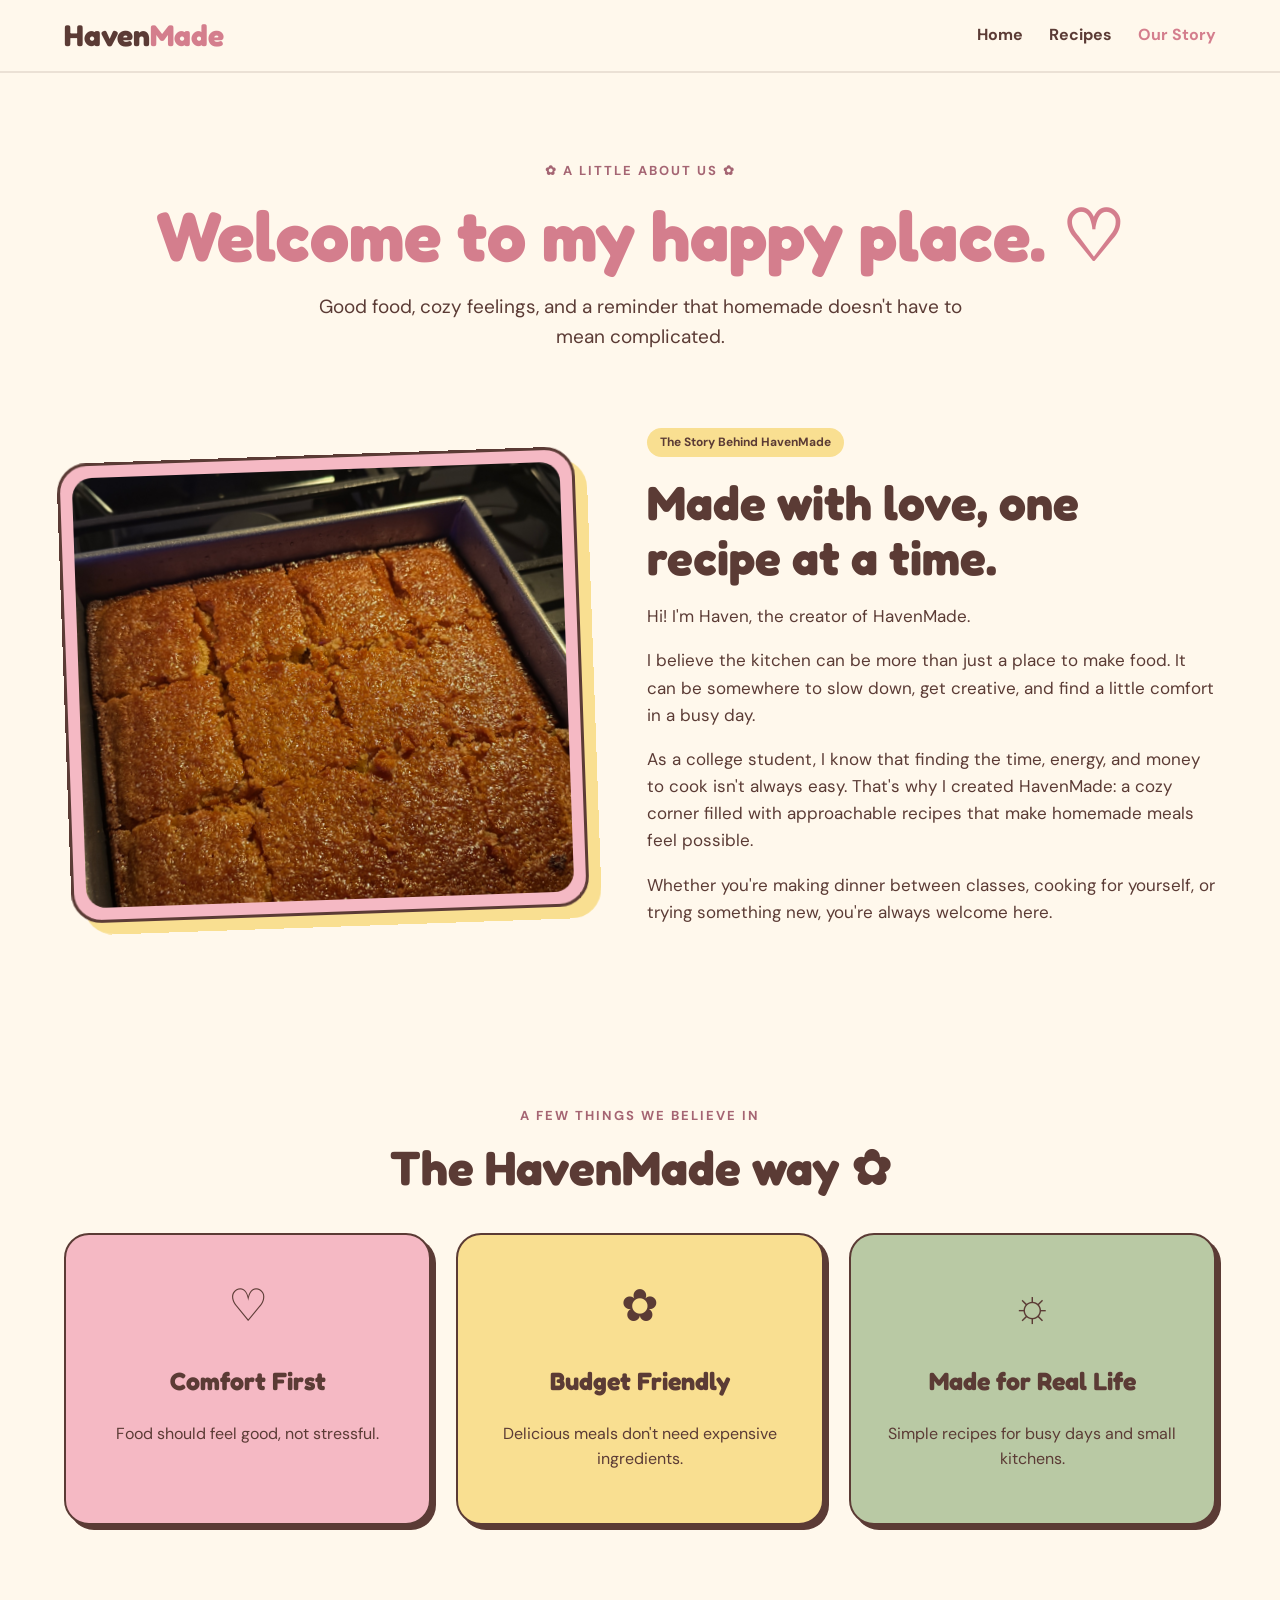
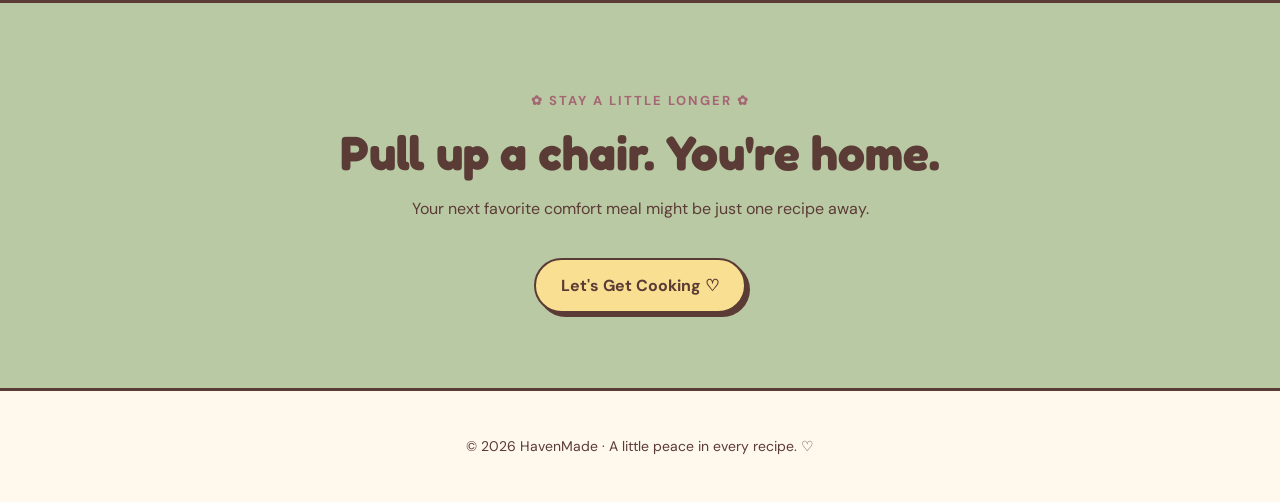
==== about.html @ b6e62079 "Add Our Story page with responsive styling 3." ====
<!doctype html>
<html lang="en">
  <head>
    <meta charset="UTF-8" />
    <meta name="viewport" content="width=device-width, initial-scale=1.0" />
    <meta
      name="description"
      content="Learn about HavenMade, a cozy recipe space for easy, affordable homemade meals." />
    <title>Our Story | HavenMade</title>
    <link rel="stylesheet" href="css/style.css" />
  </head>
  <body>
    <header class="site-header">
      <nav class="navbar" aria-label="Main navigation">
        <a class="logo" href="index.html">Haven<span>Made</span></a>

        <ul class="nav-links">
          <li><a href="index.html">Home</a></li>
          <li><a href="recipes.html">Recipes</a></li>
          <li><a href="about.html" aria-current="page">Our Story</a></li>
        </ul>
      </nav>
    </header>

    <main>
      <section class="about-hero section-container">
        <p class="eyebrow">✿ A little about us ✿</p>
        <h1>Welcome to my happy place. ♡</h1>
        <p class="about-subtitle">
          Good food, cozy feelings, and a reminder that homemade doesn't have to
          mean complicated.
        </p>
      </section>

      <section class="about-story section-container">
        <div class="about-story-image">
          <img
            src="images/cornbread.jpg"
            alt="Freshly baked homemade golden cornbread" />
        </div>

        <div class="about-story-text">
          <span class="recipe-tag">The Story Behind HavenMade</span>
          <h2>Made with love, one recipe at a time.</h2>

          <p>Hi! I'm Haven, the creator of HavenMade.</p>

          <p>
            I believe the kitchen can be more than just a place to make food. It
            can be somewhere to slow down, get creative, and find a little
            comfort in a busy day.
          </p>

          <p>
            As a college student, I know that finding the time, energy, and
            money to cook isn't always easy. That's why I created HavenMade: a
            cozy corner filled with approachable recipes that make homemade
            meals feel possible.
          </p>

          <p>
            Whether you're making dinner between classes, cooking for yourself,
            or trying something new, you're always welcome here.
          </p>
        </div>
      </section>

      <section class="about-values section-container">
        <div class="section-heading">
          <p class="eyebrow">A few things we believe in</p>
          <h2>The HavenMade way ✿</h2>
        </div>

        <div class="values-grid">
          <div class="value-card value-pink">
            <span class="value-icon" aria-hidden="true">♡</span>
            <h3>Comfort First</h3>
            <p>Food should feel good, not stressful.</p>
          </div>

          <div class="value-card value-yellow">
            <span class="value-icon" aria-hidden="true">✿</span>
            <h3>Budget Friendly</h3>
            <p>Delicious meals don't need expensive ingredients.</p>
          </div>

          <div class="value-card value-green">
            <span class="value-icon" aria-hidden="true">☼</span>
            <h3>Made for Real Life</h3>
            <p>Simple recipes for busy days and small kitchens.</p>
          </div>
        </div>
      </section>

      <section class="comfort-banner">
        <div class="section-container">
          <p class="eyebrow">✿ Stay a little longer ✿</p>
          <h2>Pull up a chair. You're home.</h2>
          <p>Your next favorite comfort meal might be just one recipe away.</p>
          <a href="recipes.html" class="btn btn-primary">
            Let's Get Cooking ♡
          </a>
        </div>
      </section>
    </main>

    <footer class="site-footer">
      <p>© 2026 HavenMade · A little peace in every recipe. ♡</p>
    </footer>
  </body>
</html>
---- css/style.css ----
@import url("https://fonts.googleapis.com/css2?family=DM+Sans:wght@400;500;600;700&family=Fredoka:wght@400;500;600;700&display=swap");

:root {
  --cream: #fff8ec;
  --butter: #f9df91;
  --pink: #f5b9c4;
  --sage: #b9c9a4;
  --cocoa: #5b3b35;
  --rose: #d47e8d;
  --white: #ffffff;
}

* {
  box-sizing: border-box;
}

html {
  scroll-behavior: smooth;
}

body {
  margin: 0;
  background: var(--cream);
  color: var(--cocoa);
  font-family: "DM Sans", sans-serif;
  line-height: 1.6;
}

h1,
h2,
h3,
.logo {
  font-family: "Fredoka", sans-serif;
  line-height: 1.15;
}

a {
  color: inherit;
  text-decoration: none;
}

img {
  display: block;
  width: 100%;
}

.site-header {
  background: var(--cream);
  border-bottom: 2px solid rgba(91, 59, 53, 0.12);
  position: sticky;
  top: 0;
  z-index: 10;
}

.navbar {
  max-width: 1200px;
  margin: auto;
  padding: 18px 24px;
  display: flex;
  justify-content: space-between;
  align-items: center;
  gap: 20px;
}

.logo {
  font-size: 30px;
  font-weight: 700;
}

.logo span {
  color: var(--rose);
}

.nav-links {
  display: flex;
  gap: 26px;
  list-style: none;
  padding: 0;
  margin: 0;
  font-weight: 700;
}

.nav-links a {
  transition: color 0.25s ease;
}

.nav-links a:hover,
.nav-links a[aria-current="page"] {
  color: var(--rose);
}

.hero {
  max-width: 1200px;
  margin: auto;
  padding: 85px 24px;
  display: grid;
  grid-template-columns: 1.1fr 1fr;
  align-items: center;
  gap: 65px;
}

.eyebrow {
  font-size: 13px;
  font-weight: 700;
  text-transform: uppercase;
  letter-spacing: 2px;
  color: #a56573;
}

.hero h1 {
  font-size: clamp(40px, 5vw, 70px);
  margin: 18px 0;
}

.hero h1 em {
  display: block;
  color: var(--rose);
  font-style: normal;
}

.hero-content > p:not(.eyebrow) {
  max-width: 520px;
  font-size: 17px;
}

.hero-buttons {
  display: flex;
  flex-wrap: wrap;
  gap: 14px;
  margin-top: 30px;
}

.btn {
  display: inline-block;
  padding: 13px 25px;
  border: 2px solid var(--cocoa);
  border-radius: 100px;
  font-weight: 700;
  text-align: center;
  box-shadow: 4px 4px 0 var(--cocoa);
  transition:
    transform 0.25s ease,
    box-shadow 0.25s ease,
    background-color 0.25s ease;
}

.btn:hover {
  transform: translateY(-4px);
  box-shadow: 4px 8px 0 var(--cocoa);
}

.btn-primary {
  background: var(--butter);
}

.btn-secondary {
  background: var(--pink);
}

.hero-image {
  position: relative;
  padding: 12px;
  border: 3px solid var(--cocoa);
  border-radius: 32px;
  background: var(--pink);
  transform: rotate(2deg);
  box-shadow: 12px 12px 0 var(--butter);
  animation: gentle-float 5s ease-in-out infinite;
}

.hero-image img {
  height: 430px;
  object-fit: cover;
  border-radius: 22px;
}

.section-container {
  max-width: 1200px;
  margin: auto;
  padding: 75px 24px;
}

.section-heading {
  text-align: center;
  margin-bottom: 38px;
}

.section-heading h2,
.comfort-banner h2 {
  font-size: clamp(32px, 4vw, 48px);
  margin: 10px 0;
}

.recipe-grid {
  display: grid;
  grid-template-columns: repeat(3, 1fr);
  gap: 25px;
}

.recipe-card {
  background: white;
  border: 2px solid var(--cocoa);
  border-radius: 24px;
  overflow: hidden;
  box-shadow: 5px 5px 0 var(--sage);
  transition:
    transform 0.3s ease,
    box-shadow 0.3s ease;
}

.recipe-card:hover {
  transform: translateY(-8px) rotate(-1deg);
  box-shadow: 9px 12px 0 var(--pink);
}

.recipe-card img {
  height: 245px;
  object-fit: cover;
  transition: transform 0.35s ease;
}

.recipe-card:hover img {
  transform: scale(1.04);
}

.recipe-card-content {
  padding: 23px;
}

.recipe-tag {
  display: inline-block;
  padding: 5px 13px;
  background: var(--butter);
  border-radius: 100px;
  font-size: 12px;
  font-weight: 700;
}

.recipe-card h3 {
  font-size: 24px;
  margin: 15px 0 8px;
}

.recipe-card p {
  margin: 0 0 15px;
}

.recipe-link {
  font-weight: 700;
  color: #a56573;
}

.comfort-banner {
  background: var(--sage);
  text-align: center;
  border-top: 3px solid var(--cocoa);
  border-bottom: 3px solid var(--cocoa);
}

.comfort-banner .section-container {
  max-width: 720px;
}

.comfort-banner .btn {
  margin-top: 20px;
}

.site-footer {
  text-align: center;
  padding: 30px 20px;
  font-size: 14px;
}

a:focus-visible {
  outline: 3px solid #a56573;
  outline-offset: 5px;
}

/* Gentle, cozy animation */
@keyframes gentle-float {
  0%,
  100% {
    transform: translateY(0) rotate(2deg);
  }
  50% {
    transform: translateY(-10px) rotate(1deg);
  }
}

/* Tablet layout */
@media (max-width: 900px) {
  .hero {
    grid-template-columns: 1fr;
    gap: 35px;
    padding-top: 55px;
  }

  .hero-image img {
    height: 350px;
  }

  .recipe-grid {
    grid-template-columns: repeat(2, 1fr);
  }
}

/* Phone layout */
@media (max-width: 600px) {
  .navbar {
    flex-direction: column;
    gap: 12px;
  }

  .nav-links {
    gap: 18px;
    font-size: 14px;
  }

  .hero {
    padding: 45px 20px 60px;
  }

  .hero-image img {
    height: 270px;
  }

  .recipe-grid {
    grid-template-columns: 1fr;
  }

  .section-container {
    padding: 55px 20px;
  }

  .hero-buttons {
    flex-direction: column;
  }
}

/* Accessibility: respect reduced-motion settings */
@media (prefers-reduced-motion: reduce) {
  *,
  *::before,
  *::after {
    animation: none !important;
    transition: none !important;
    scroll-behavior: auto !important;
  }
}

/* Recipes page */
.recipes-intro {
  text-align: center;
  padding-top: 85px;
  padding-bottom: 30px;
  animation: fade-in-up 0.8s ease both;
}

.recipes-intro h1 {
  font-size: clamp(42px, 6vw, 76px);
  color: var(--rose);
  margin: 12px 0 18px;
}

.recipes-intro > p:last-child {
  max-width: 620px;
  margin: 0 auto;
  font-size: 18px;
}

.recipe-collection {
  padding-top: 35px;
}

.recipe-collection .recipe-card:nth-child(2) .recipe-tag,
.recipe-collection .recipe-card:nth-child(5) .recipe-tag {
  background: var(--pink);
}

.recipe-collection .recipe-card:nth-child(3) .recipe-tag,
.recipe-collection .recipe-card:nth-child(6) .recipe-tag {
  background: var(--sage);
}

.recipe-collection .recipe-card {
  animation: card-appear 0.7s ease both;
}

.recipe-collection .recipe-card:nth-child(2) {
  animation-delay: 0.08s;
}
.recipe-collection .recipe-card:nth-child(3) {
  animation-delay: 0.16s;
}
.recipe-collection .recipe-card:nth-child(4) {
  animation-delay: 0.24s;
}
.recipe-collection .recipe-card:nth-child(5) {
  animation-delay: 0.32s;
}
.recipe-collection .recipe-card:nth-child(6) {
  animation-delay: 0.4s;
}

/* Animation 2: heading entrance */
@keyframes fade-in-up {
  from {
    opacity: 0;
    transform: translateY(24px);
  }
  to {
    opacity: 1;
    transform: translateY(0);
  }
}

/* Animation 3: recipe card entrance */
@keyframes card-appear {
  from {
    opacity: 0;
    transform: scale(0.94);
  }
  to {
    opacity: 1;
    transform: scale(1);
  }
}

@media (max-width: 600px) {
  .recipes-intro {
    padding-top: 55px;
  }
}

/* Individual recipe details */
.detail-intro {
  text-align: center;
  padding-bottom: 30px;
  animation: fade-in-up 0.8s ease both;
}

.detail-intro h1 {
  color: var(--rose);
  font-size: clamp(36px, 5vw, 64px);
  margin: 12px 0;
}

.back-link {
  display: inline-block;
  margin-top: 18px;
  font-weight: 700;
  color: #a56573;
}

.back-link:hover {
  text-decoration: underline;
}

.full-recipe {
  border-top: 2px dashed var(--sage);
  scroll-margin-top: 110px;
}

.recipe-top {
  display: grid;
  grid-template-columns: 1fr 1fr;
  gap: 35px;
  align-items: center;
  margin-bottom: 30px;
}

.recipe-top h2 {
  font-size: clamp(30px, 4vw, 48px);
  margin: 15px 0;
}

.recipe-top > img {
  height: 320px;
  object-fit: cover;
  border: 3px solid var(--cocoa);
  border-radius: 25px;
  box-shadow: 8px 8px 0 var(--pink);
}

.recipe-facts {
  display: flex;
  flex-wrap: wrap;
  gap: 12px;
  margin-top: 20px;
}

.recipe-facts span {
  background: var(--butter);
  padding: 8px 14px;
  border-radius: 100px;
  font-weight: 700;
  font-size: 14px;
}

.recipe-columns {
  display: grid;
  grid-template-columns: 1fr 1.4fr;
  gap: 25px;
}

.ingredients-box,
.steps-box {
  border: 2px solid var(--cocoa);
  border-radius: 24px;
  padding: 25px;
}

.ingredients-box {
  background: #fce7ea;
}

.steps-box {
  background: #f4f6e9;
}

.ingredients-box h3,
.steps-box h3 {
  font-size: 26px;
  margin-top: 0;
}

.ingredients-box li,
.steps-box li {
  margin-bottom: 12px;
  padding-left: 5px;
}

.ingredients-box ul,
.steps-box ol {
  padding-left: 22px;
}

@media (max-width: 700px) {
  .recipe-top,
  .recipe-columns {
    grid-template-columns: 1fr;
  }

  .recipe-top > img {
    height: 250px;
  }

  .ingredients-box,
  .steps-box {
    padding: 20px;
  }
}

/* Our Story page */
.about-hero {
  text-align: center;
  padding-bottom: 40px;
  animation: fade-in-up 0.8s ease both;
}

.about-hero h1 {
  color: var(--rose);
  font-size: clamp(40px, 6vw, 70px);
  margin: 15px 0;
}

.about-subtitle {
  max-width: 650px;
  margin: auto;
  font-size: 19px;
}

.about-story {
  display: grid;
  grid-template-columns: 1fr 1.1fr;
  gap: 65px;
  align-items: center;
  padding-top: 35px;
}

.about-story-image {
  padding: 12px;
  border: 3px solid var(--cocoa);
  border-radius: 30px;
  background: var(--pink);
  box-shadow: 12px 12px 0 var(--butter);
  transform: rotate(-2deg);
}

.about-story-image img {
  height: 430px;
  object-fit: cover;
  border-radius: 20px;
}

.about-story-text h2 {
  font-size: clamp(30px, 4vw, 48px);
  margin: 18px 0;
}

.about-story-text p {
  font-size: 17px;
}

.values-grid {
  display: grid;
  grid-template-columns: repeat(3, 1fr);
  gap: 25px;
}

.value-card {
  padding: 35px 25px;
  border: 2px solid var(--cocoa);
  border-radius: 25px;
  text-align: center;
  box-shadow: 5px 5px 0 var(--cocoa);
  transition: transform 0.3s ease;
}

.value-card:hover {
  transform: translateY(-7px) rotate(1deg);
}

.value-pink {
  background: var(--pink);
}

.value-yellow {
  background: var(--butter);
}

.value-green {
  background: var(--sage);
}

.value-icon {
  font-size: 45px;
}

.value-card h3 {
  font-size: 25px;
}

@media (max-width: 800px) {
  .about-story {
    grid-template-columns: 1fr;
    gap: 35px;
  }

  .about-story-image img {
    height: 330px;
  }

  .values-grid {
    grid-template-columns: 1fr;
  }
}
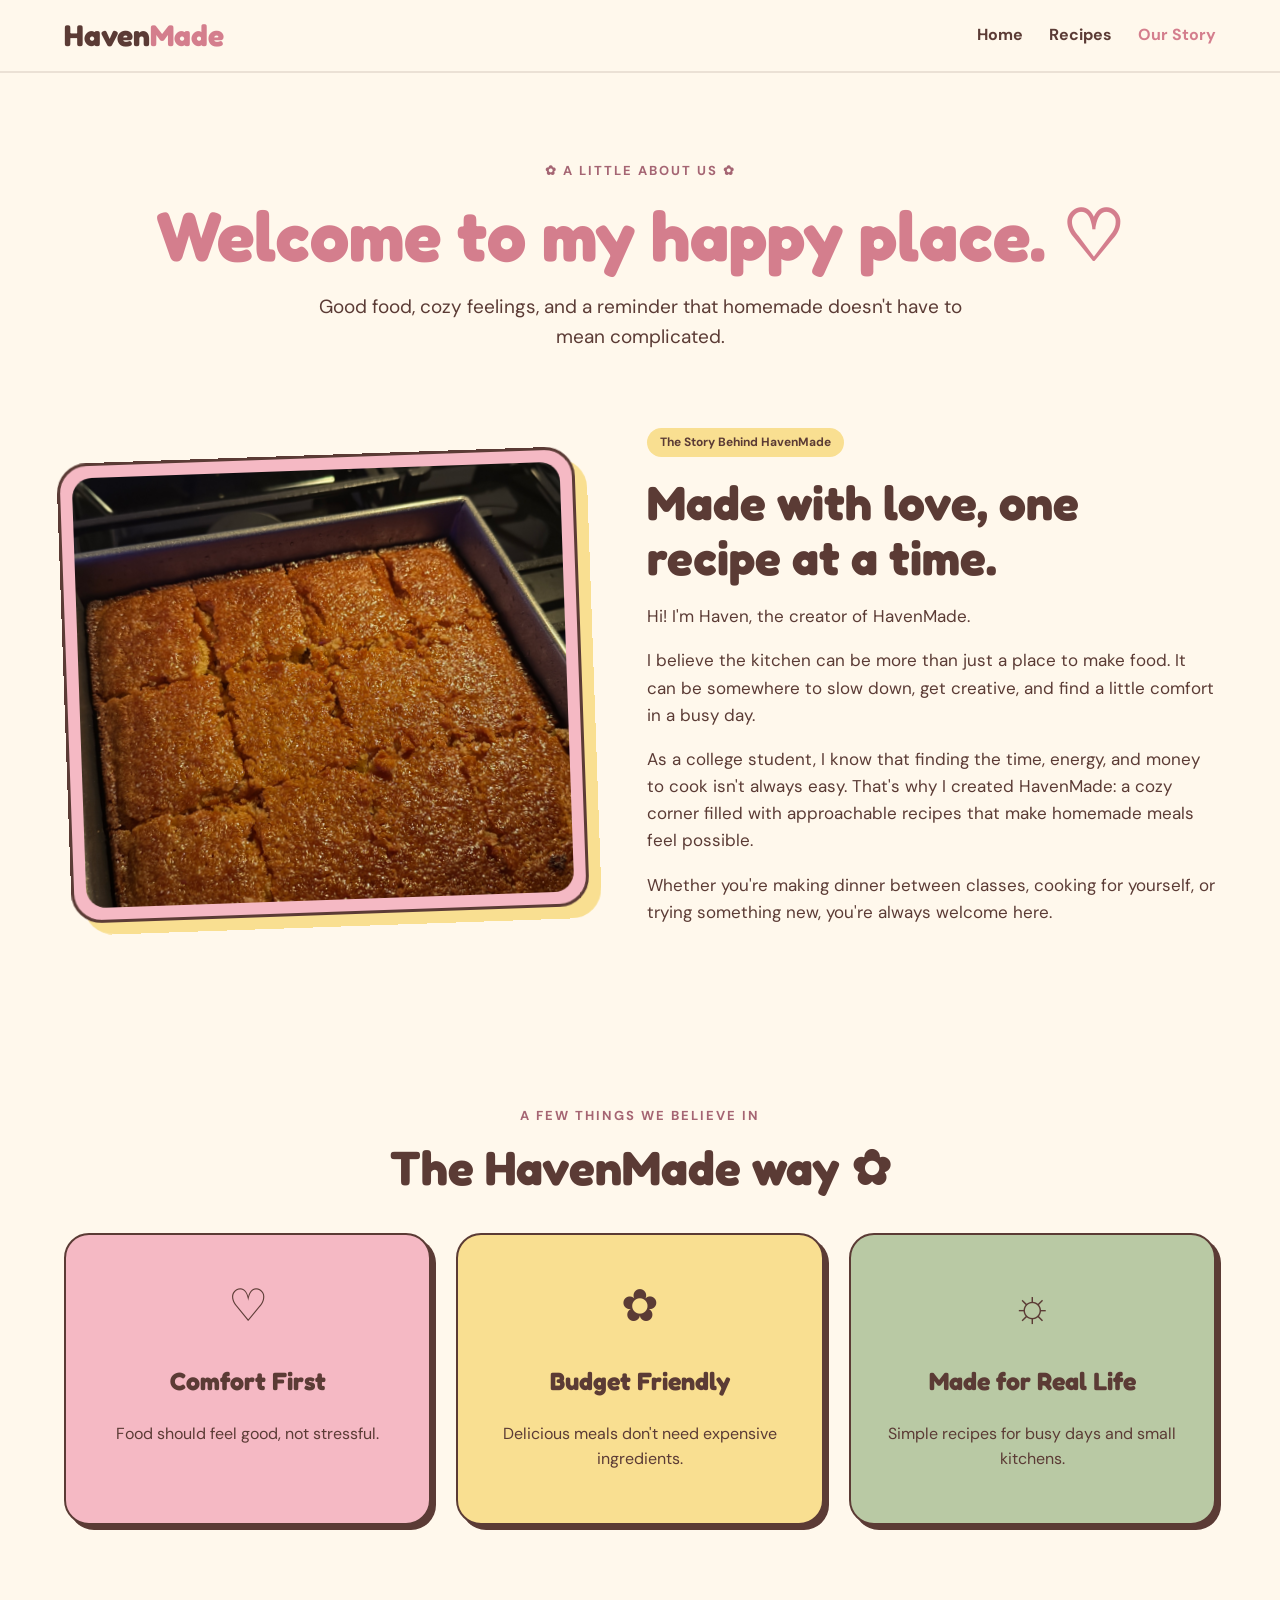
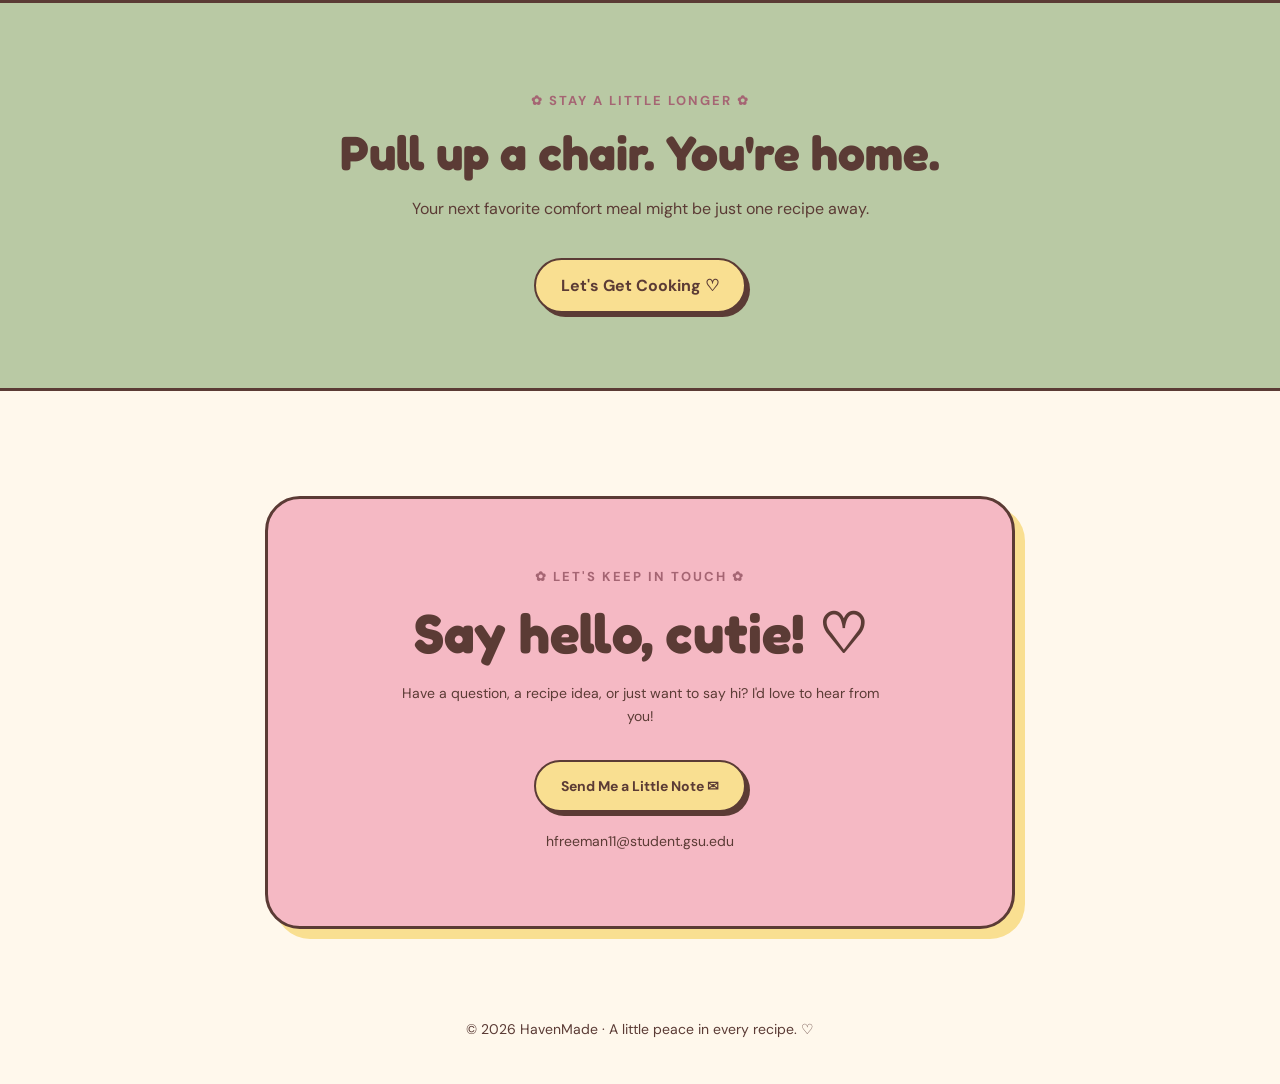
==== commit 6495a462: "Add contact section with student email link" ====
--- a/about.html
+++ b/about.html
@@ -105,6 +105,23 @@
     </main>
 
     <footer class="site-footer">
+      <section class="contact-section section-container" id="contact">
+        <div class="contact-card">
+          <p class="eyebrow">✿ LET'S KEEP IN TOUCH ✿</p>
+          <h2>Say hello, cutie! ♡</h2>
+
+          <p>
+            Have a question, a recipe idea, or just want to say hi? I'd love to
+            hear from you!
+          </p>
+
+          <a href="mailto:hfreeman11@student.gsu.edu" class="btn btn-primary">
+            Send Me a Little Note ✉
+          </a>
+
+          <p class="contact-email">hfreeman11@student.gsu.edu</p>
+        </div>
+      </section>
       <p>© 2026 HavenMade · A little peace in every recipe. ♡</p>
     </footer>
   </body>
--- a/css/style.css
+++ b/css/style.css
@@ -655,3 +655,37 @@
     grid-template-columns: 1fr;
   }
 }
+
+/* Contact section */
+.contact-section {
+  text-align: center;
+}
+
+.contact-card {
+  max-width: 750px;
+  margin: auto;
+  padding: 55px 30px;
+  background: var(--pink);
+  border: 3px solid var(--cocoa);
+  border-radius: 35px;
+  box-shadow: 10px 10px 0 var(--butter);
+}
+
+.contact-card h2 {
+  font-size: clamp(34px, 5vw, 55px);
+  margin: 12px 0;
+}
+
+.contact-card > p:not(.eyebrow) {
+  max-width: 500px;
+  margin: 18px auto;
+}
+
+.contact-card .btn {
+  margin-top: 15px;
+}
+
+.contact-email {
+  font-size: 14px;
+  overflow-wrap: anywhere;
+}
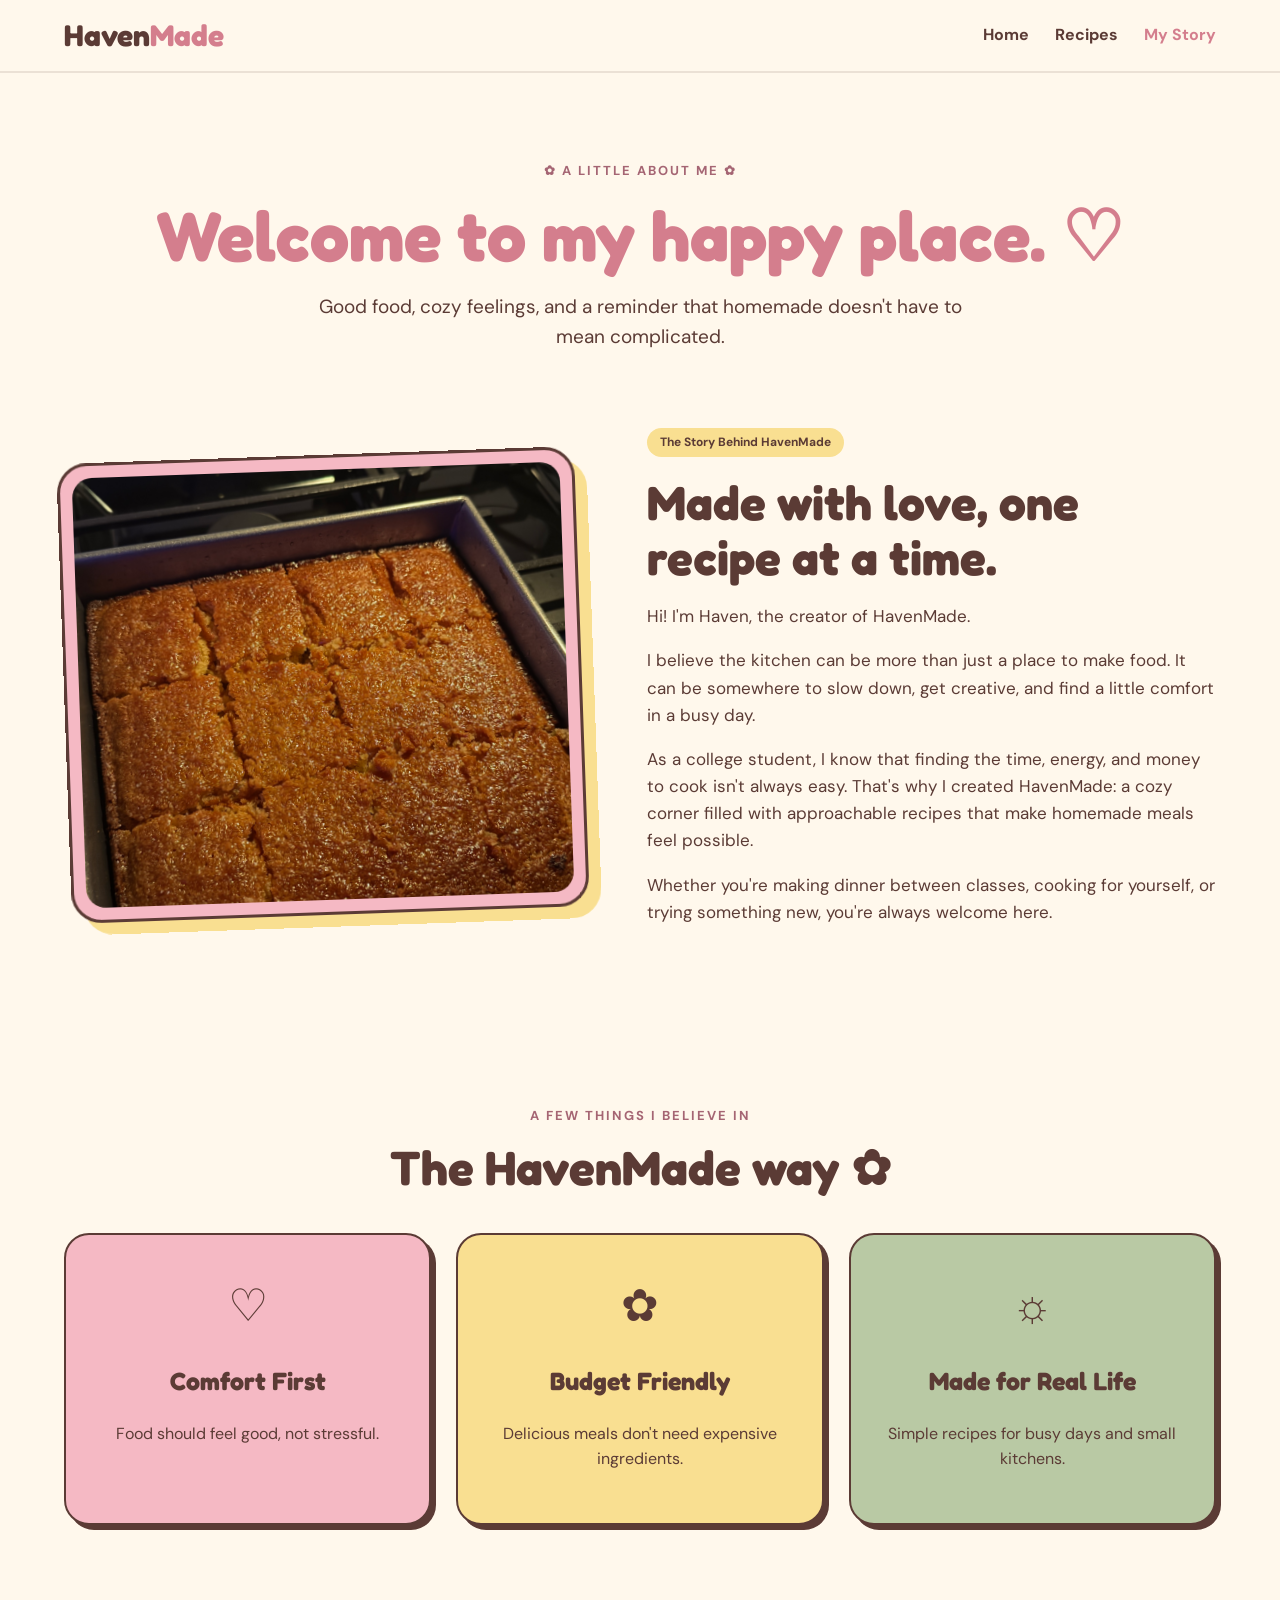
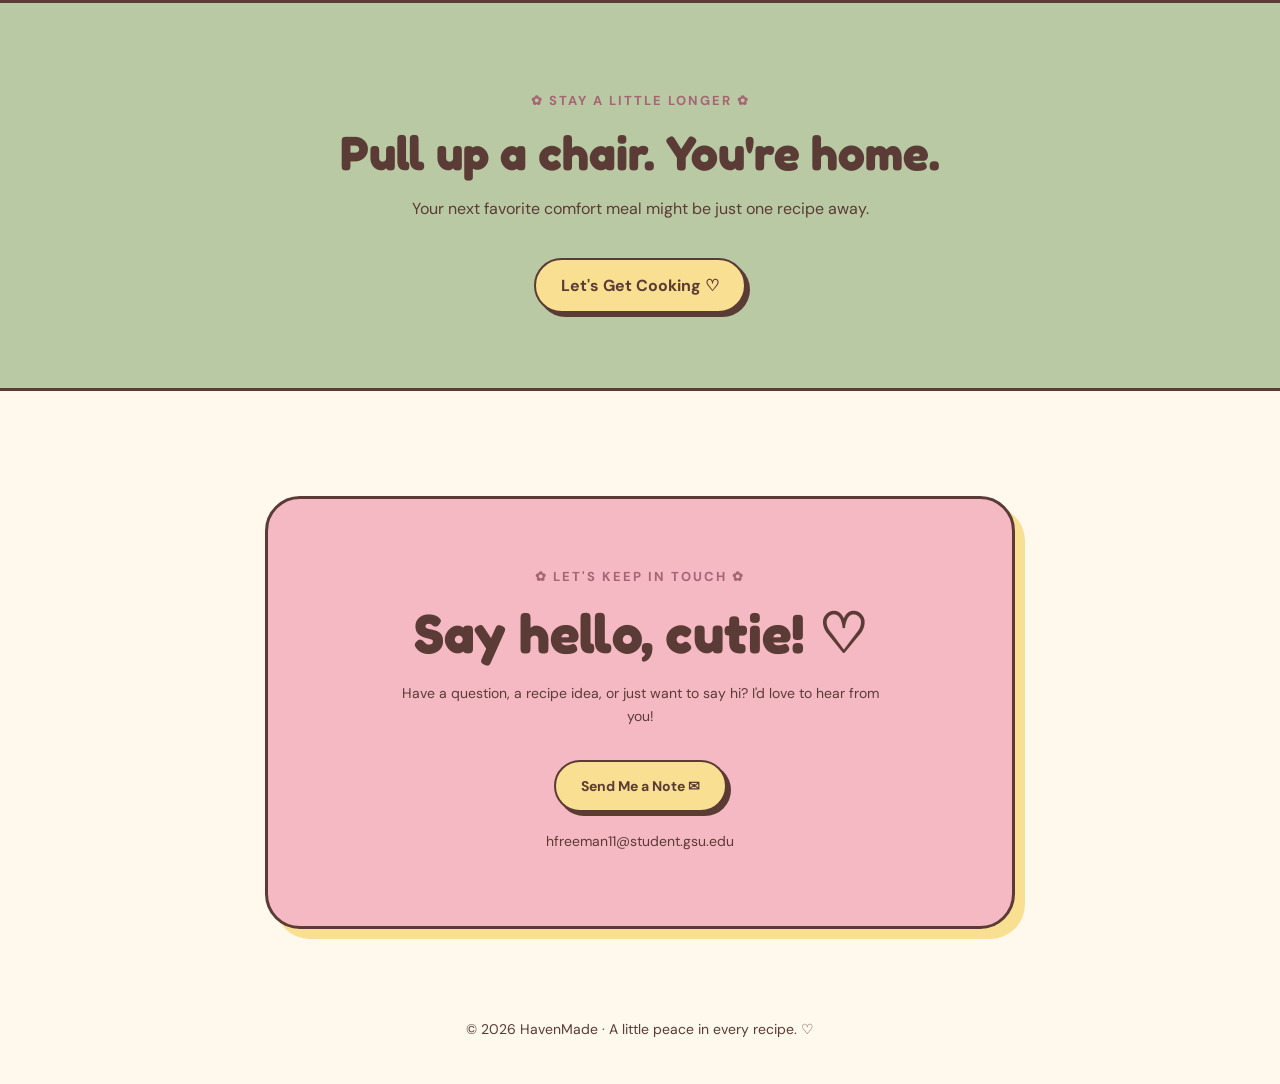
==== commit 03b2b20e: "Personalize website content and update My Story page." ====
--- a/about.html
+++ b/about.html
@@ -6,7 +6,7 @@
     <meta
       name="description"
       content="Learn about HavenMade, a cozy recipe space for easy, affordable homemade meals." />
-    <title>Our Story | HavenMade</title>
+    <title>My Story | HavenMade</title>
     <link rel="stylesheet" href="css/style.css" />
   </head>
   <body>
@@ -17,14 +17,14 @@
         <ul class="nav-links">
           <li><a href="index.html">Home</a></li>
           <li><a href="recipes.html">Recipes</a></li>
-          <li><a href="about.html" aria-current="page">Our Story</a></li>
+          <li><a href="about.html" aria-current="page">My Story</a></li>
         </ul>
       </nav>
     </header>
 
     <main>
       <section class="about-hero section-container">
-        <p class="eyebrow">✿ A little about us ✿</p>
+        <p class="eyebrow">✿ A little about me ✿</p>
         <h1>Welcome to my happy place. ♡</h1>
         <p class="about-subtitle">
           Good food, cozy feelings, and a reminder that homemade doesn't have to
@@ -67,7 +67,7 @@
 
       <section class="about-values section-container">
         <div class="section-heading">
-          <p class="eyebrow">A few things we believe in</p>
+          <p class="eyebrow">A few things I believe in</p>
           <h2>The HavenMade way ✿</h2>
         </div>
 
@@ -116,7 +116,7 @@
           </p>
 
           <a href="mailto:hfreeman11@student.gsu.edu" class="btn btn-primary">
-            Send Me a Little Note ✉
+            Send Me a Note ✉
           </a>
 
           <p class="contact-email">hfreeman11@student.gsu.edu</p>
